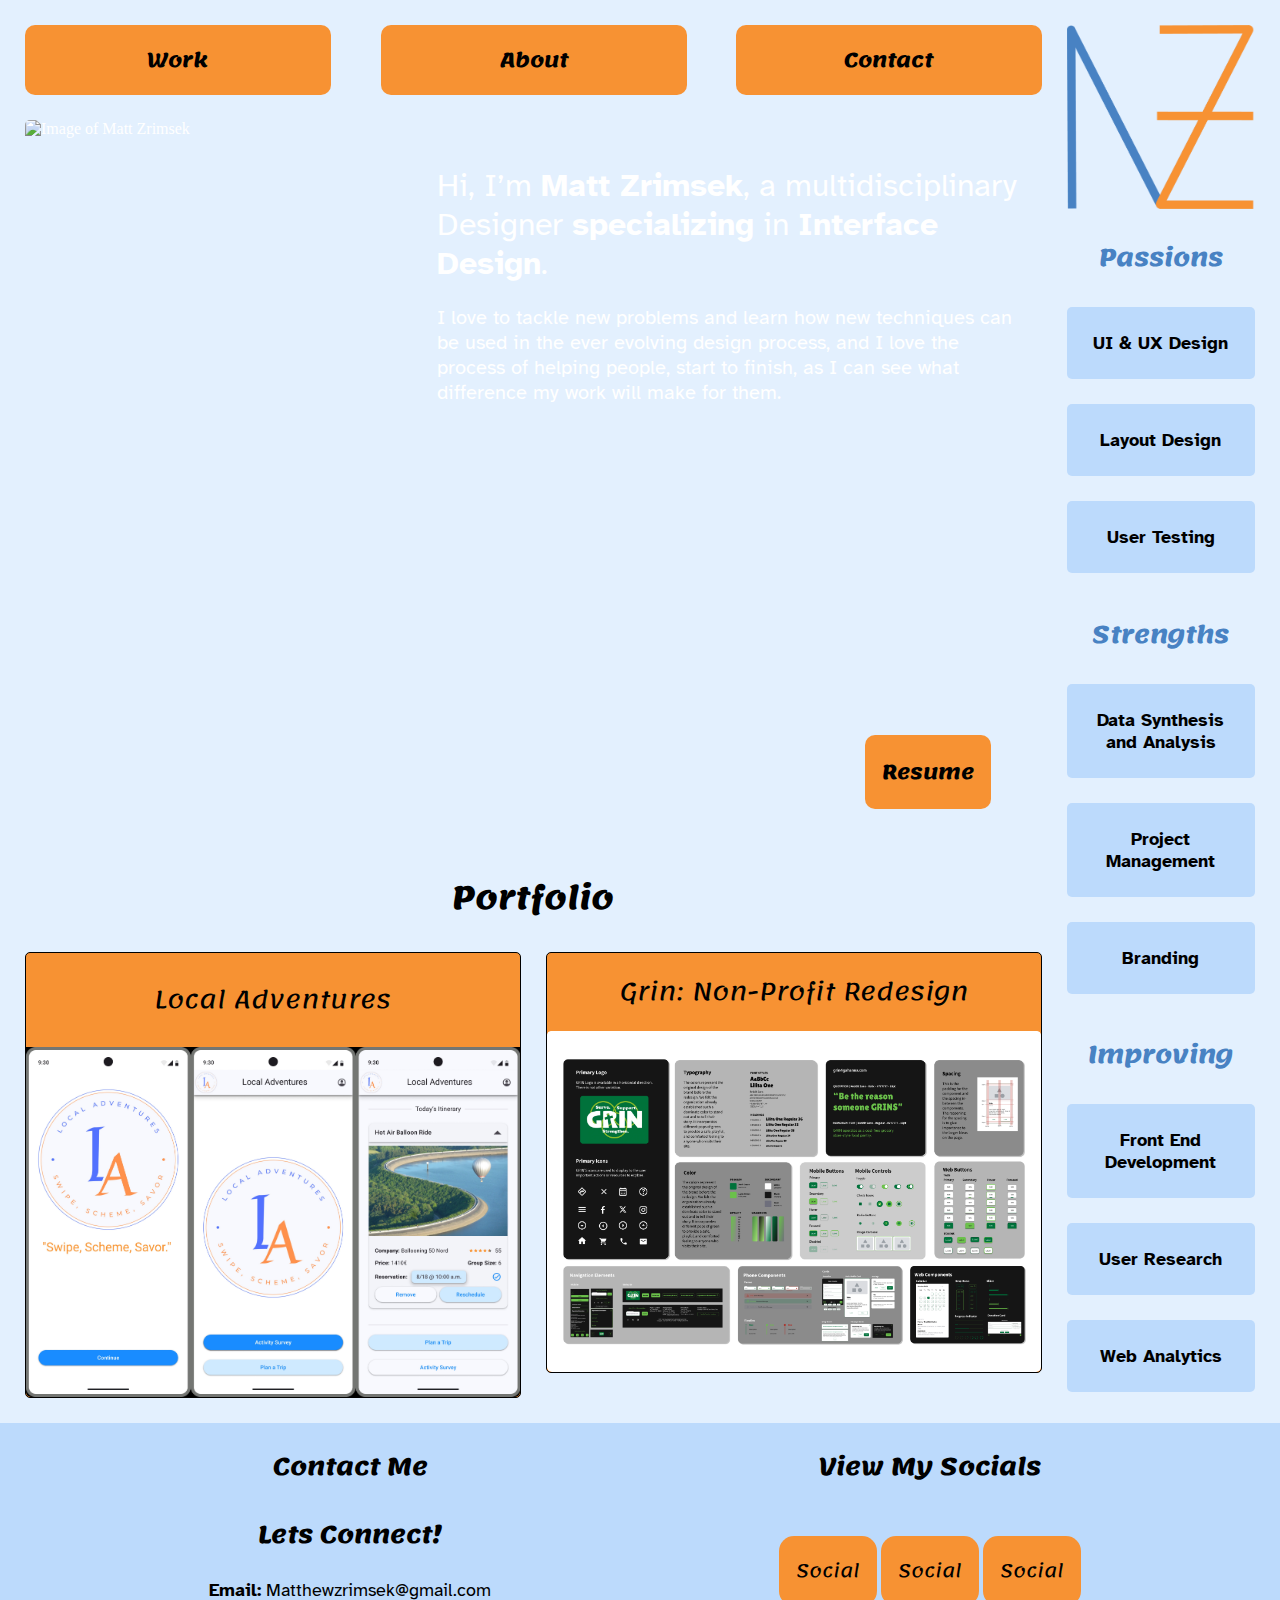
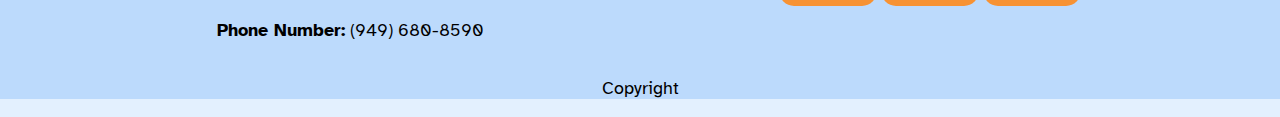
==== index.html @ 471355a9 "Initial commit" ====
<!DOCTYPE html>
<html>
<head> 
  <meta name="viewport" content="width=device-width">
  <link rel="preconnect" href="https://fonts.googleapis.com">
<link rel="preconnect" href="https://fonts.gstatic.com" crossorigin>
<link href="https://fonts.googleapis.com/css2?family=Atkinson+Hyperlegible:ital,wght@0,400;0,700;1,400;1,700&family=Lemonada:wght@300..700&display=swap" rel="stylesheet">
  <link href="css/index.css" type="text/css" rel="stylesheet">
</head>
<body>
  
  <div id="pageContent">
  <!-- My Nav -->
    <div id="mainContent">
      <header>

        <nav>

          <a class="navButton" id="workButton" href="#portfolio">Work</a>

          <a class="navButton" id="aboutButton">About</a>

          <a class="navButton" id="contactButton" href="#footer">Contact</a>

        </nav>

        <!--  My Hero Banner Section -->

        <section id="heroBanner">

          <img id="heroBannerImage1" src="img/portfolio-banner-image.png" alt="Image of Matt Zrimsek">
          <img id="heroBannerImage2" src="img/c2f0ea48-abea-4825-9f33-939d4315d532.jpg" alt="Image of Matt Zrimsek">
          
          <div>

            <h1>Hi, I’m <strong>Matt Zrimsek</strong>, a multidisciplinary Designer <strong>specializing</strong> in <strong>Interface Design</strong>.</h1>
            
            <p>I love to tackle new problems and learn how new techniques can be used in the ever evolving design process, and I love the process of helping people, start to finish, as I can see what difference my work will make for them.</p>

            <button>Resume</button>

          </div>

        </section>

        </header>

      <!--  My Work Section coded using CSS GRID -->

      <section id="portfolio">

        <h1>Portfolio</h1>

        <div class="workGrid">

          <div id="localAdventures" class="workShowcase">

            <h2>Local Adventures</h2>


              <img src="img/Composite Screens.jpg" alt="Image of Local Adventures Screens">

              <p>Project Description</p>  <!-- Display none and Show on hover and make image opaque -->


          </div>

          <a class="noDecoration" href="/grin-casestudy.html"><div id="grin" class="workShowcase">

            <h2>Grin: Non-Profit Redesign</h2>


              <img id="localAdventuresImg" src="img/styleguide.png" alt="Image of Grin Styleguide">

              <p>Project Description</p>  <!-- Display none and Show on hover and make image opaque -->


          </div></a>

        </div>

      </section>
      
    </div>

      <!--  My UX Skills section coded using CSS flex -->

    <section id="sideBar">

      <img src="img/Matt Zrimsek Logo.png" alt="A blue M and orange Z logo">
  
      <div id="socials">
  
        <h2>Lets Connect!</h2>
  
        <p><strong>Email:</strong> Matthewzrimsek@gmail.com</p>
  
        <p><strong>Phone Number:</strong> (949) 680-8590</p>
  
        <div id="socialButtons">
  
          <button>Social</button>
  
          <button>Social</button>
  
          <button>Social</button>
  
      </div>
  
      </div>
      
      <div id="skills">
          
        <div id="passions" class="skillGroup">
          
          <h2 class="skillGroupTitle">Passions</h2>
      
          <p class="skill1">UI & UX Design</p>
      
          <p class="skill2">Layout Design</p>
      
          <p class="skill3">User Testing</p>
      
        </div>

        <div class="spacing">

        </div>
      
        <div id="strengths" class="skillGroup">
          
          <h2 class="skillGroupTitle">Strengths</h2>
      
          <p class="skill1">Data Synthesis and Analysis</p>
      
          <p class="skill2">Project Management</p>
      
          <p class="skill3">Branding</p>
      
        </div>

        <div class="spacing">

        </div>
      
        <div id="improving" class="skillGroup">
          
          <h2 class="skillGroupTitle">Improving</h2>
      
          <p class="skill1">Front End Development</p>
      
          <p class="skill2">User Research</p>
      
          <p class="skill3">Web Analytics</p>
      
        </div>

      </div>
  
    </section>

  </div>


    <!--  My Footer section -->
    
    <footer id="footer">

      <div>

        <h2>Contact Me</h2>

        <h2>Lets Connect!</h2>

        <p><strong>Email:</strong> Matthewzrimsek@gmail.com</p>

        <p><strong>Phone Number:</strong> (949) 680-8590</p>


      </div>

      <div id="socials">

        <h2>View My Socials</h2>

        <button>Social</button>

        <button>Social</button>

        <button>Social</button>

      </div>

      <p>Copyright</p>

    </footer>



  

</body>
<script src="https://ajax.googleapis.com/ajax/libs/jquery/3.7.1/jquery.min.js"></script>
<script src="js/index.js"></script>

</html>
---- css/index.css ----
/* {
    border: red solid 1px;
}
*/

html {
   
    scroll-behavior: smooth;

}

body{
    display: block;
    margin:0;
    margin-top: 25px;
    background-color: #bcdafc69;
    

}

h1 {

    font-size: 32px;
    font-family: "Lemonada", cursive;
    font-optical-sizing: auto;
    font-weight: 700;
    font-style: normal;

}

h2 {

    font-size: 24px;
    color: #4882C3;
    text-align: center;
    font-family: "Lemonada", cursive;
    font-optical-sizing: auto;
    font-weight: 700;
    font-style: normal;

}

p {

    font-family: "Atkinson Hyperlegible", sans-serif;
    font-weight: 400;
    font-style: normal;
    color: black;
    font-size: 18px;


}



button, .navButton{

    border-radius: 10px;
    border-color: transparent;
    background-color: #F79233;
    padding: 15px;
    font-size: 20px;
    font-family: "Lemonada", cursive;
    font-optical-sizing: auto;
    font-weight: 700;
    font-style: normal;
    cursor: pointer;

}



#pageContent {

    display: flex;
    flex-direction: row;
    margin-left: 25px;

}

.noDecoration {

    text-decoration: none;

}

/* Nav Section */

nav {
    display: flex;
    vertical-align: top;
    margin-left: auto;
    text-align: center;
    flex-wrap: nowrap;
    justify-content: space-between;
    margin-bottom: 25px;
}

.navButton {
    width: 33%;
    text-decoration: none;
    color: black;
}

#workButton {

    margin-right: 50px;

}

#contactButton {

    margin-left: 50px;

}

nav a {

    contain: content;

}


/* Sidebar / Skill Section */

#sideBar {
    display: flex;
    width: 15%;
    margin-left: 25px;
    margin-right: 25px;
    flex-direction: column;
    grid-area: sideBar;
}


#sideBar #socials, .skillGroup, #sideBar img {

    display: flex;    
    flex-direction: column;

}

#socialButtons {

    text-align: center;

}

#socials button {

    padding:15px;
    border-radius: 15px;
    margin-top: 25px;
    font-weight: 400;
    color: black;
    font-size: 18px;

}

#socials p {

    margin:0 auto;
    text-align: left;

}

#skills{

    display: flex;
    flex-direction: column;

}

.spacing {

    display:none;

}

.skillGroup {

    display: flex;
    flex-direction: column;

}

.skillGroup h2 {

    text-align: center;
    margin-top: 25px;
    margin-bottom: 12.5px;

}

.skillGroup p {

    padding: 25px;
    margin-left:0;
    margin-right: 0;
    margin-top: 12.5px;
    margin-bottom: 12.5px;
    background-color: #bcdafc;
    border-radius: 5px;
    text-align: center;
    font-weight: 700;
    

}

/* Body Section */

#heroBanner {
    display: flex;    
    height: 75vh;
    padding: 25px;
    position: relative;
    color: white;
}

#heroBanner div {
    display: flex;
    flex-direction: column;
    color: white;
}

#heroBanner img {
    width: 100%;
    height: 100%;
    object-fit: cover;
    position: absolute;
    top:0;
    left:0;
    z-index: -1;
    text-align: left;
    border-radius: 5px;
}

#heroBannerImage2 {

    display: none;
}

#heroBanner h1 {
    width: 60%;
    text-align: left;
    margin-left: auto;
    font-family: "Atkinson Hyperlegible", sans-serif;
    font-weight: 400;
    font-style: normal

}

#heroBanner p {
    width: 60%;
    text-align: left;
    margin-left: auto;
    margin-top: 0;
    color: white;
    font-size: 20px;

}

#heroBanner button{
    position: absolute;
    bottom: 5%;
    right: 5%;
}

#portfolio h1{

    text-align: center;
    
}

#grin{

    grid-area: grin;

}

#localAdventures{

    grid-area: localAdventures;

}

.workGrid {

    display: grid;
    grid-template-columns: 1fr 1fr;
    grid-template-rows: 1fr;
    grid-template-areas:
    "localAdventures grin"
    "localAdventures grin";
    grid-gap: 25px;
    margin-bottom: 25px;

}

.workShowcase {
    display: grid;
    grid-template-columns: 1fr;
    grid-auto-rows: 1fr min-content;
    grid-template-areas: 
    "title"
    "img";
    border-radius: 5px;
    background-color: #F79233;
    position: relative;
    border: 1px solid black;

}

.workShowcase h2 {

    text-align: center;
    padding: 15px;
    margin-top: auto;
    margin-bottom: auto;
    font-weight: 400;
    color: black;
    grid-area: title;
    vertical-align: middle;

}

.workShowcase img {
    
    width: 100%;
    position: relative;
    object-fit: contain;
    z-index: 0;
    border-radius: 0px 0px 5px 5px;
    grid-area: img;

}

.workShowcase p {

    display: none;
    transition: .3s;

}



/* Footer Section */

footer {
    width: 100%;
    background-color: #bcdafc;
    text-align: center;
    color: black;
    grid-area: Footer;
}

footer div {
    display: inline-block;
    width: 45%;
    text-align: center;
    vertical-align: top;

}

footer h2  {
    color: black;
}

footer p  {
    text-align: center;
}

/* Media Queries */

@media only screen and (max-width: 1500px) {

    #sideBar #socials {

        display:none;
     }

}

@media only screen and (max-width: 1000px) {

    #heroBannerImage1 {

        display: none;
    }

    #heroBannerImage2 {

        display: block;
    }

    #heroBanner {

        height: 80vh;

    }

    #heroBanner h1 {
        width: 40%;
        text-align: left;
        margin-left: auto;
    }
    
    #heroBanner p {
        width: 35%;
        text-align: left;
        margin-left: auto;
        
    }

    #sideBar {

        margin-right: 25;
        
    }


}

@media only screen and (max-width: 900px) {

    #sideBar {
        flex-direction: row;
        width: 100%;
        margin:0;
        flex-wrap: nowrap;
        justify-content: space-between;

    }

    #sideBar img, #sideBar #socials {

       display:none;
    }

    #skills {

        width: 100%;
        flex-direction: row;

    }

    .skillGroup {

        width: 100%;

    }

    .spacing {

        display: block;
        width:25px;
        
    }

    #pageContent {

        flex-direction: column;
        margin:0;
    
    }

}

@media only screen and (max-width: 600px) {

    #heroBanner {

        padding: 10px;

    }

    #heroBanner h1 {
        width: 100%;
        text-align: left;
        margin-left: 15px;
    }
    
    #heroBanner p {
        width: 40%;
        text-align: left;
        margin-left: auto;

    }

    .workGrid {
        display: grid;
        grid-template-rows: 1fr 1fr;
        grid-template-columns: 1fr;
        grid-template-areas:
        "localAdventures"
        "grin";
    
    }

  }

  /* Animation States */




  .buttonHover {

    background-color: #4882C3;
    color:black;
    filter: drop-shadow(0px 5px 5px rgba(0, 0, 0, 0.50));
    transition: .3s;

}

.navButton:active, button:active {

    background-color: #AD5B0E !important;
    color:white !important;
    box-shadow: inset 0px 5px 5px rgba(0, 0, 0, 0.50);
    transition: .3s;

}
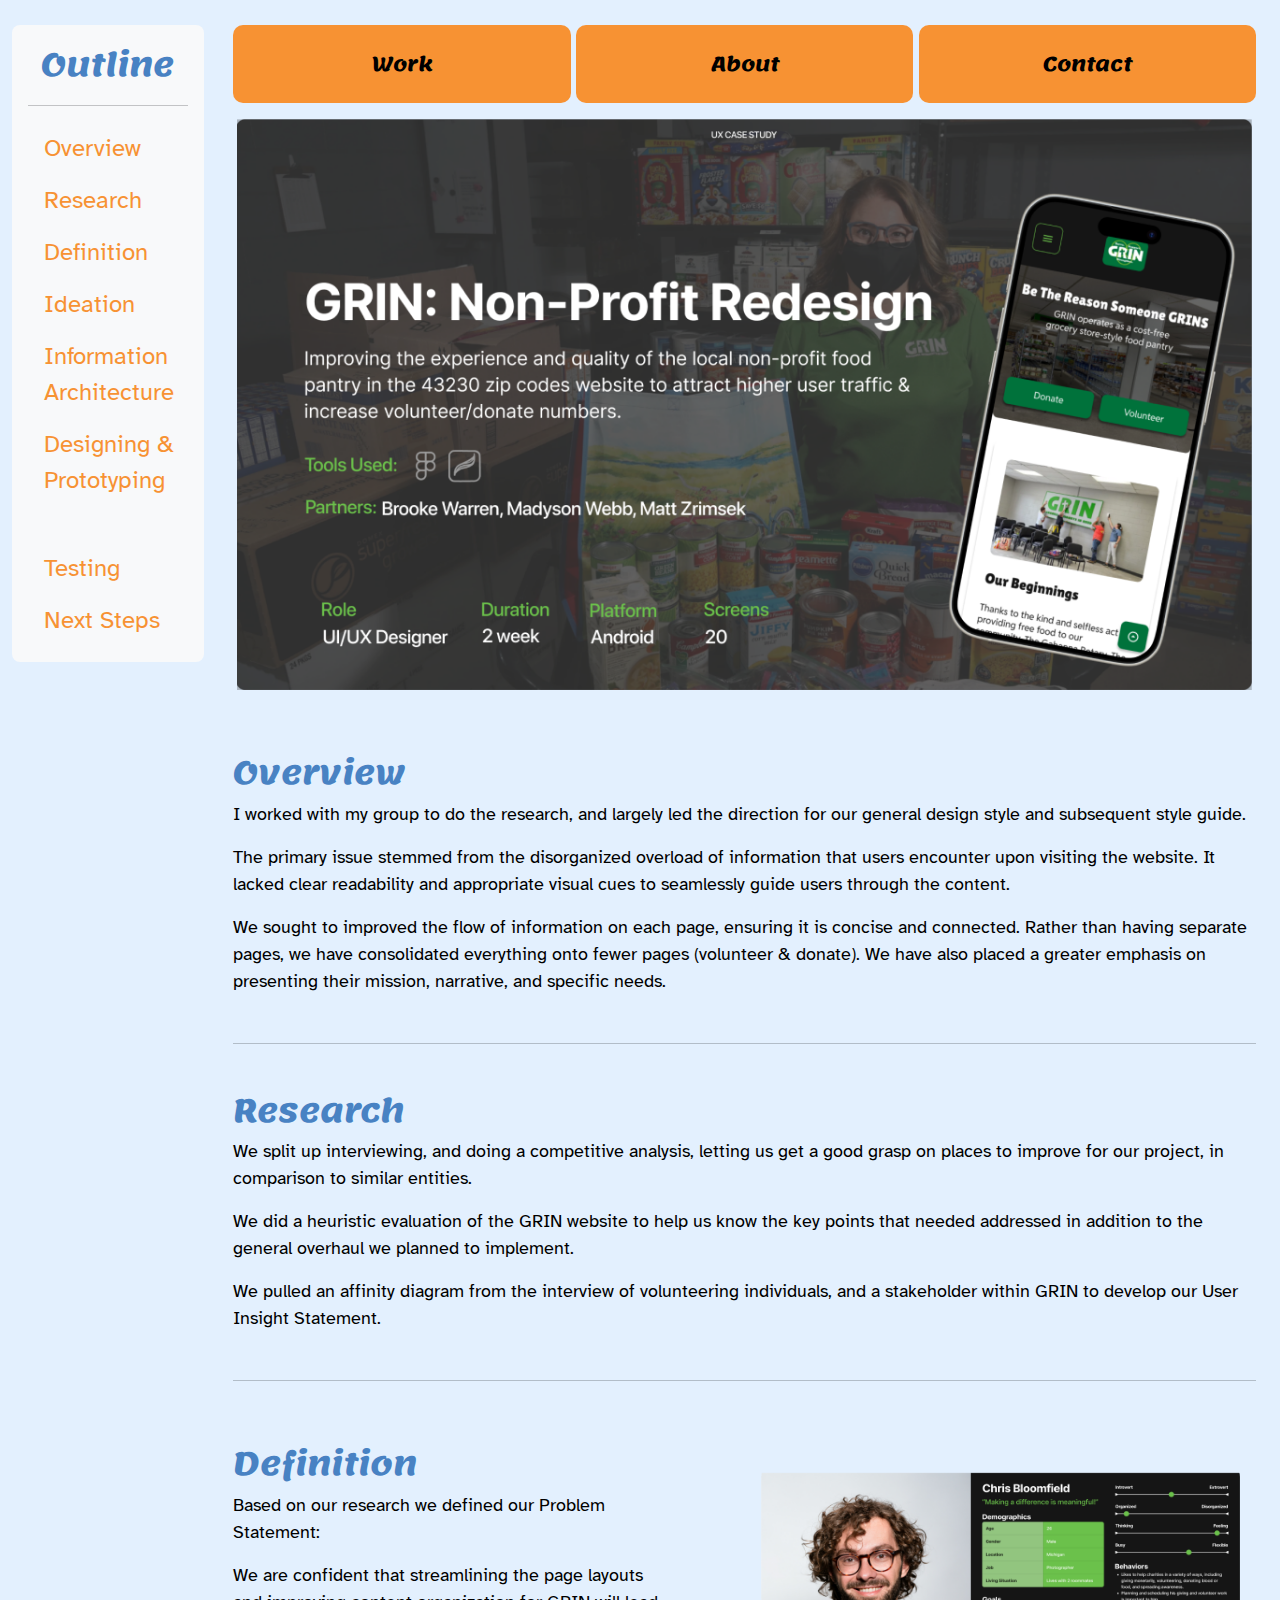
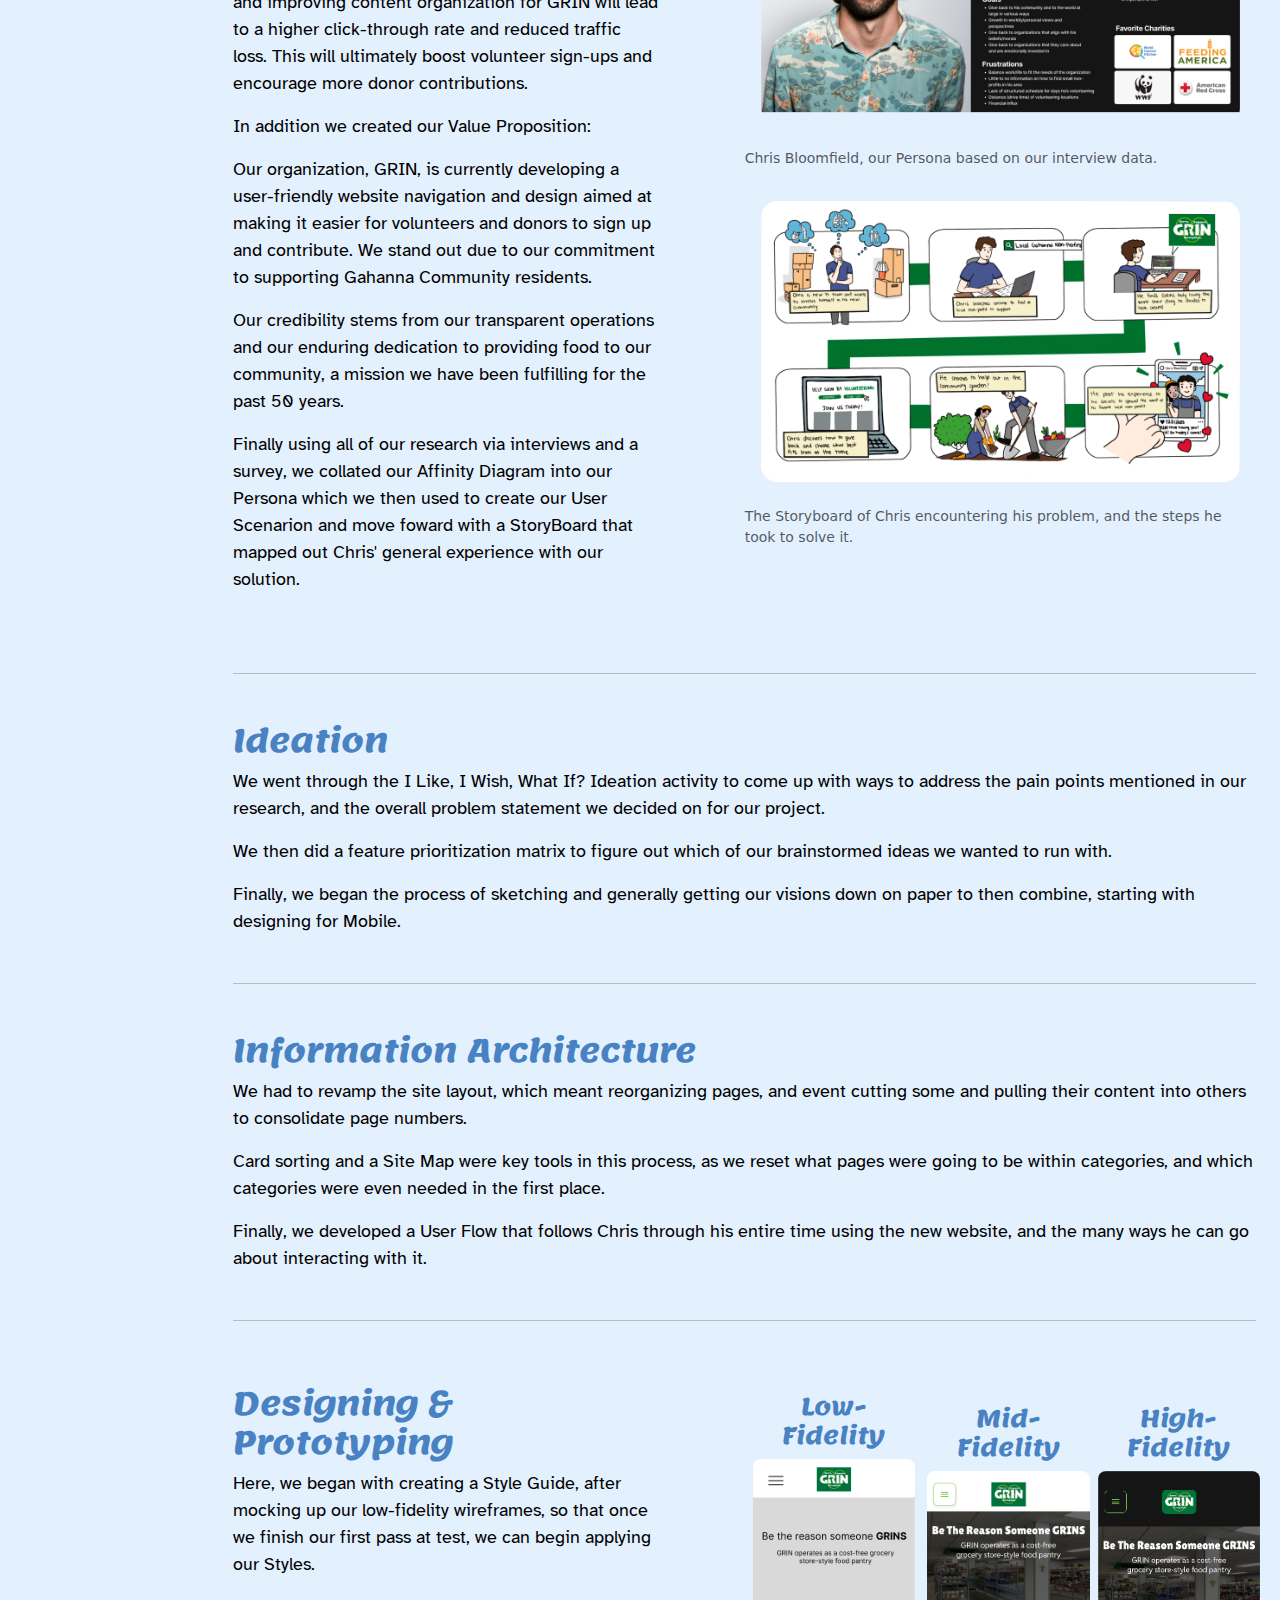
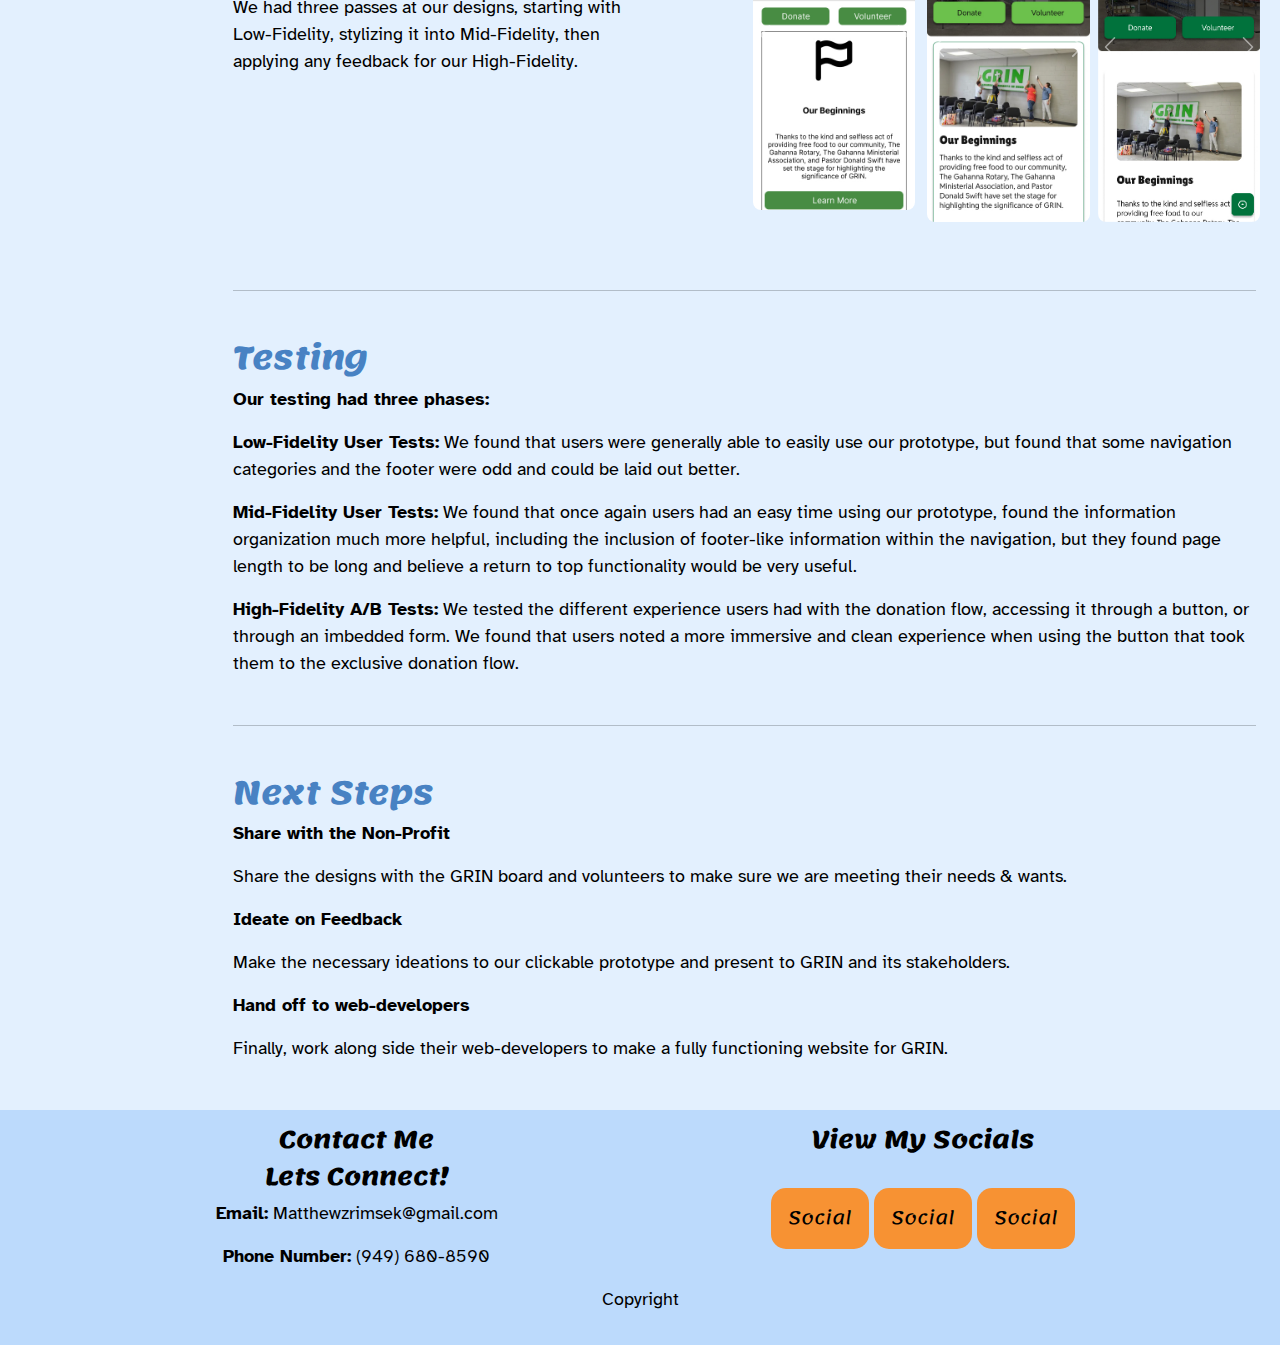
==== commit 34f66527: "Renamed HTML File" ====
--- a/index.html
+++ b/index.html
@@ -1,206 +1,493 @@
 <!DOCTYPE html>
 <html>
-<head> 
-  <meta name="viewport" content="width=device-width">
-  <link rel="preconnect" href="https://fonts.googleapis.com">
-<link rel="preconnect" href="https://fonts.gstatic.com" crossorigin>
-<link href="https://fonts.googleapis.com/css2?family=Atkinson+Hyperlegible:ital,wght@0,400;0,700;1,400;1,700&family=Lemonada:wght@300..700&display=swap" rel="stylesheet">
-  <link href="css/index.css" type="text/css" rel="stylesheet">
-</head>
-<body>
-  
-  <div id="pageContent">
-  <!-- My Nav -->
-    <div id="mainContent">
-      <header>
-
-        <nav>
-
-          <a class="navButton" id="workButton" href="#portfolio">Work</a>
-
-          <a class="navButton" id="aboutButton">About</a>
-
-          <a class="navButton" id="contactButton" href="#footer">Contact</a>
-
-        </nav>
-
-        <!--  My Hero Banner Section -->
-
-        <section id="heroBanner">
-
-          <img id="heroBannerImage1" src="img/portfolio-banner-image.png" alt="Image of Matt Zrimsek">
-          <img id="heroBannerImage2" src="img/c2f0ea48-abea-4825-9f33-939d4315d532.jpg" alt="Image of Matt Zrimsek">
+    <head> 
+
+        <!-- Google tag (gtag.js) -->
+    <script async src="https://www.googletagmanager.com/gtag/js?id=G-VE3JQGKB3Z"></script>
+    <script>
+      window.dataLayer = window.dataLayer || [];
+      function gtag(){dataLayer.push(arguments);}
+      gtag('js', new Date());
+    
+      gtag('config', 'G-VE3JQGKB3Z');
+    </script>
+    
+        <meta charset="utf-8">
+    
+        <meta name="viewport" content="width=device-width">
+    
+        <link rel="preconnect" href="https://fonts.googleapis.com">
+    
+        <link rel="preconnect" href="https://fonts.gstatic.com" crossorigin>
+    
+        <!-- BootStrap -->
+    
+        <link href="https://cdn.jsdelivr.net/npm/bootstrap@5.3.3/dist/css/bootstrap.min.css" rel="stylesheet" integrity="sha384-QWTKZyjpPEjISv5WaRU9OFeRpok6YctnYmDr5pNlyT2bRjXh0JMhjY6hW+ALEwIH" crossorigin="anonymous">
+    
+        <link href="https://fonts.googleapis.com/css2?family=Atkinson+Hyperlegible:ital,wght@0,400;0,700;1,400;1,700&family=Lemonada:wght@300..700&display=swap" rel="stylesheet">
+    
+        <!-- Style Sheet -->
           
-          <div>
-
-            <h1>Hi, I’m <strong>Matt Zrimsek</strong>, a multidisciplinary Designer <strong>specializing</strong> in <strong>Interface Design</strong>.</h1>
-            
-            <p>I love to tackle new problems and learn how new techniques can be used in the ever evolving design process, and I love the process of helping people, start to finish, as I can see what difference my work will make for them.</p>
-
-            <button>Resume</button>
-
-          </div>
-
-        </section>
-
-        </header>
-
-      <!--  My Work Section coded using CSS GRID -->
-
-      <section id="portfolio">
-
-        <h1>Portfolio</h1>
-
-        <div class="workGrid">
-
-          <div id="localAdventures" class="workShowcase">
-
-            <h2>Local Adventures</h2>
-
-
-              <img src="img/Composite Screens.jpg" alt="Image of Local Adventures Screens">
-
-              <p>Project Description</p>  <!-- Display none and Show on hover and make image opaque -->
-
-
-          </div>
-
-          <a class="noDecoration" href="/grin-casestudy.html"><div id="grin" class="workShowcase">
-
-            <h2>Grin: Non-Profit Redesign</h2>
-
-
-              <img id="localAdventuresImg" src="img/styleguide.png" alt="Image of Grin Styleguide">
-
-              <p>Project Description</p>  <!-- Display none and Show on hover and make image opaque -->
-
-
-          </div></a>
-
+        <link href="css/grin-casestudy.css" type="text/css" rel="stylesheet">
+        
+      </head>
+      <body>
+
+        <div class="container-fluid d-inline-flex justify-content-end"> <!-- Contains the Collumns for the Sidebar that contains in page navigation, and Main Content that includes the nav, herobanner, and the case study information. -->
+    
+          <!-- In Page Navigation - Used Nav heavily customized Component -->
+
+            <div id="sideBar" class="col-12 col-lg-2 d-none d-lg-block fixed-top">
+                
+                <div class="col-lg-2 d-flex flex-column flex-shrink-0 p-3 bg-light text-start rounded-3" >
+                    <a href="" class="d-flex align-items-center mb-3 mb-md-0 link-dark text-decoration-none">
+                      <span class="text-center w-100">Outline</span>
+                    </a>
+                    <hr>
+                    <ul class="nav nav-pills flex-column mb-auto">
+                      <li>
+                        <a href="#overview" class="nav-link link-dark">
+                          Overview
+                        </a>
+                      </li>
+                      <li>
+                        <a href="#research" class="nav-link link-dark">
+                          Research
+                        </a>
+                      </li>
+                      <li>
+                        <a href="#definition" class="nav-link link-dark">
+                          Definition
+                        </a>
+                      </li>
+                      <li>
+                        <a href="#ideation" class="nav-link link-dark">
+                          Ideation
+                        </a>
+                      </li>
+                      <li>
+                        <a href="#informationArchitecture" class="nav-link link-dark">
+                          Information Architecture
+                        </a>
+                      </li>
+                      <li>
+                        <a href="#designingPrototyping" class="nav-link link-dark">
+                          Designing & Prototyping
+                        </a>
+                      </li>
+                      <li>
+                        <a href="#testing" class="nav-link link-dark">
+                          Testing
+                        </a>
+                      </li>
+                      <li>
+                        <a href="#nextSteps" class="nav-link link-dark">
+                          Next Steps
+                        </a>
+                      </li>
+                    </ul>
+                  </div>
+
+            </div>
+
+            <div id="mainBody" class="col-12 col-lg-10">
+
+              <!-- Navigation - Used Nav customized Component -->
+        
+                <nav class="navbar navbar-expand-lg navbar-light py-0">
+                <div class="container-fluid">
+                    <a class="navbar-brand d-block d-sm-block d-md-block d-lg-none" href="#">
+                    <img src="/img/Matt Zrimsek Logo.png" alt="" width="30" height="24">
+                    </a>            
+                    <button class="navbar-toggler" type="button" data-bs-toggle="collapse" data-bs-target="#navbarSupportedContent" aria-controls="navbarSupportedContent" aria-expanded="false" aria-label="Toggle navigation">
+                    <span class="navbar-toggler-icon"></span>
+                    </button>
+                    <div class="collapse navbar-collapse" id="navbarSupportedContent">
+                    <ul class="navbar-nav mb-2 mb-lg-0">
+                        <li class="nav-item">
+                        <a class="nav-link navButton p-4" href="https://zrimyz.github.io/Challenge-19/">Work</a>
+                        </li>
+                        <li class="nav-item">
+                        <a class="nav-link navButton p-4" href="#">About</a>
+                        </li>
+                        <li class="nav-item">
+                        <a class="nav-link navButton p-4" href="#">Contact</a>
+                        </li>
+                    </ul>
+                    </div>
+                </div>
+                </nav>
+        
+                <div id="heroBanner" class="container-fluid p-3 d-inline-flex">
+                    <img class="img-fluid w-100" src="/img/Grin-Casestudy-Cover.png" alt="">
+                </div>
+
+                <div class="container-fluid">
+
+                  <!-- Overview Section - Used Columns -->
+
+                    <section id="overview" class="my-5">
+
+                        <h1>Overview</h1>
+    
+                        <p>
+                            I worked with my group to do the research, and largely led the direction for our general design style and subsequent style guide.
+                        </p>
+            
+                        <p>
+                            The primary issue stemmed from the disorganized overload of information that users encounter upon visiting the website. It lacked clear readability and appropriate visual cues to seamlessly guide users through the content.
+                        </p>
+            
+                        <p>
+                            We sought to improved the flow of information on each page, ensuring it is concise and connected. Rather than having separate pages, we have consolidated everything onto fewer pages (volunteer & donate). We have also placed a greater emphasis on presenting their mission, narrative, and specific needs.
+                        </p>
+            
+            
+                    </section>
+    
+                    <hr>
+
+                    <!-- Ideation Section - Used Section Element -->
+            
+                    <section id="research" class="my-5">
+            
+                        <h1>Research</h1>
+    
+                        <p>
+                            We split up interviewing, and doing a competitive analysis, letting us get a good grasp on places to improve for our project, in comparison to similar entities.
+                        </p>
+            
+                        <p>
+                            We did a heuristic evaluation of the GRIN website to help us know the key points that needed addressed in addition to the general overhaul we planned to implement.
+                        </p>
+            
+                        <p>
+                            We pulled an affinity diagram from the interview of volunteering individuals, and a stakeholder within GRIN to develop our User Insight Statement.
+                        </p>
+            
+                    </section>
+    
+                    <hr>
+
+                    <!-- Ideation Section - Used Columns -->
+            
+                    <section id="definition" class="my-5 d-block d-xl-inline-flex">
+
+                      <div class="col-12 col-xl-5">
+            
+                        <h1>Definition</h1>
+    
+                        <p>
+                            Based on our research we defined our Problem Statement:
+                        </p>
+                            
+                        <p>
+                            We are confident that streamlining the page layouts and improving content organization for GRIN will lead to a higher click-through rate and reduced traffic loss. This will ultimately boost volunteer sign-ups and encourage more donor contributions.
+                        </p>
+            
+                        <p>
+                            In addition we created our Value Proposition:</p> 
+                        <p>
+                            Our organization, GRIN, is currently developing a user-friendly website navigation and design aimed at making it easier for volunteers and donors to sign up and contribute. We stand out due to our commitment to supporting Gahanna Community residents.
+                        </p>
+                            
+                        <p>
+                            Our credibility stems from our transparent operations and our enduring dedication to providing food to our community, a mission we have been fulfilling for the past 50 years.
+                        </p>
+            
+                        <p>
+                            Finally using all of our research via interviews and a survey, we collated our Affinity Diagram into our Persona which we then used to create our User Scenarion and move foward with a StoryBoard that mapped out Chris' general experience with our solution.
+                        </p>
+
+                      </div>
+
+                      <div class="col-0 col-xl-1"></div>
+
+                        <div class=" col-12 col-xl-6">
+
+                            <figure>
+
+                                <img src="/img/Grin-Persona.png" class="figure-img rounded-5 img-fluid p-3">
+                                <figcaption class="figure-caption">Chris Bloomfield, our Persona based on our interview data.</figcaption>
+    
+                            </figure>
+                            <figure>
+    
+                                <img src="/img/Grin-Storyboard.png" class="figure-img rounded-5 img-fluid p-3">
+                                <figcaption class="figure-caption">The Storyboard of Chris encountering his problem, and the steps he took to solve it.</figcaption>
+    
+                            </figure> 
+
+                        </div>
+                        
+            
+                    </section>
+    
+                    <hr>
+
+                    <!-- Ideation Section - Used Section Element -->
+            
+                    <section id="ideation" class="my-5">
+            
+                        <h1>Ideation</h1>
+    
+                        <p>
+                            We went through the I Like, I Wish, What If? Ideation activity to come up with ways to address the pain points mentioned in our research, and the overall problem statement we decided on for our project.
+                        </p>
+            
+                        <p>
+                            We then did a feature prioritization matrix to figure out which of our brainstormed ideas we wanted to run with.
+                        </p>
+            
+                        <p>
+                            Finally, we began the process of sketching and generally getting our visions down on paper to then combine, starting with designing for Mobile.
+                        </p>
+            
+                    </section>
+            
+                    <hr>
+
+                    <!-- Information Architecture Section - Used Section Element -->
+    
+                    <section id="informationArchitecture" class="my-5">
+            
+                        <h1>Information Architecture</h1>
+    
+                        <p>
+                            We had to revamp the site layout, which meant reorganizing pages, and event cutting some and pulling their content into others to consolidate page numbers.
+                        </p>
+            
+                        <p>
+                            Card sorting and a Site Map were key tools in this process, as we reset what pages were going to be within categories, and which categories were even needed in the first place.
+                        </p>
+            
+                        <p>
+                            Finally, we developed a User Flow that follows Chris through his entire time using the new website, and the many ways he can go about interacting with it.
+                        </p>
+            
+                    </section>
+            
+                    <hr>
+
+                    <!-- Iteration / Design Section - Used Columns and Carousel Component -->
+    
+                    <section id="designingPrototyping" class="my-5 d-block d-lg-inline-flex">
+
+                      <div class="col-12 col-lg-5">
+
+                        <h1>Designing & Prototyping</h1>
+    
+                        <p>
+                            Here, we began with creating a Style Guide, after mocking up our low-fidelity wireframes, so that once we finish our first pass at test, we can begin applying our Styles.
+                        </p>
+            
+                        <p>
+                            We had three passes at our designs, starting with Low-Fidelity, stylizing it into Mid-Fidelity, then applying any feedback for our High-Fidelity.
+                        </p>
+
+                      </div>  
+                      
+                      <div class="col-0 col-lg-1"></div>
+
+                      <div class="col-12 col-lg-6 d-block d-sm-inline-flex ">
+
+                        <div class="carouselWrapper col-10 col-sm-4 p-1 mx-auto mt-3 m-sm-1">
+                          
+                          <h2>Low-Fidelity</h2>
+
+                          <div id="carousel1" class="carousel slide ">
+                            
+                            <div class="carousel-inner rounded-3">
+                              <div class="carousel-item active">
+                                <img src="/img/Lofi-Homepage.jpg" class="d-block w-100" alt="...">
+                              </div>
+                              <div class="carousel-item">
+                                <img src="/img/Lofi-Donatepage.jpg" class="d-block w-100" alt="...">
+                              </div>
+                              <div class="carousel-item">
+                                <img src="/img/Lofi-Volunteer.jpg" class="d-block w-100" alt="...">
+                              </div>
+                            </div>
+                            <button class="carousel-control-prev" type="button" data-bs-target="#carousel1" data-bs-slide="prev">
+                              <span class="carousel-control-prev-icon" aria-hidden="true"></span>
+                              <span class="visually-hidden">Previous</span>
+                            </button>
+                            <button class="carousel-control-next" type="button" data-bs-target="#carousel1" data-bs-slide="next">
+                              <span class="carousel-control-next-icon" aria-hidden="true"></span>
+                              <span class="visually-hidden">Next</span>
+                            </button>
+                          </div>
+                        </div>
+
+                        <div class="carouselWrapper col-10 col-sm-4 p-1 mx-auto mt-3 mx-sm-none">
+
+                          <h2>Mid-Fidelity</h2>
+
+                          <div id="carousel2" class="carousel slide">
+                            
+                            <div class="carousel-inner rounded-3">
+                              <div class="carousel-item active">
+                                <img src="/img/MiFi-Home Page.jpg" class="d-block w-100" alt="...">
+                              </div>
+                              <div class="carousel-item">
+                                <img src="/img/Mifi-Menuv2.jpg" class="d-block w-100" alt="...">
+                              </div>
+                              <div class="carousel-item">
+                                <img src="/img/Mifi-Donate Page.jpg" class="d-block w-100" alt="...">
+                              </div>
+                              <div class="carousel-item">
+                                <img src="/img/Mifi-Volunteer Main Page.jpg" class="d-block w-100" alt="...">
+                              </div>
+                            </div>
+                            <button class="carousel-control-prev" type="button" data-bs-target="#carousel2" data-bs-slide="prev">
+                              <span class="carousel-control-prev-icon" aria-hidden="true"></span>
+                              <span class="visually-hidden">Previous</span>
+                            </button>
+                            <button class="carousel-control-next" type="button" data-bs-target="#carousel2" data-bs-slide="next">
+                              <span class="carousel-control-next-icon" aria-hidden="true"></span>
+                              <span class="visually-hidden">Next</span>
+                            </button>
+                          </div>
+                        </div>
+
+                        <div class="carouselWrapper col-10 col-sm-4 p-1 mx-auto mt-3">
+
+                          <h2>High-Fidelity</h2>
+
+                          <div id="carousel3" class="carousel slide">
+                            
+                            <div class="carousel-inner rounded-3">
+                              <div class="carousel-item active">
+                                <img src="/img/Home Page.jpg" class="d-block w-100" alt="...">
+                              </div>
+                              <div class="carousel-item">
+                                <img src="/img/Nav Main.jpg" class="d-block w-100" alt="...">
+                              </div>
+                              <div class="carousel-item">
+                                <img src="/img/Donate Page.jpg" class="d-block w-100" alt="...">
+                              </div>
+                              <div class="carousel-item">
+                                <img src="/img/Donation.jpg" class="d-block w-100" alt="...">
+                              </div>
+                              <div class="carousel-item">
+                                <img src="/img/Volunteer Main Page.jpg" class="d-block w-100" alt="...">
+                              </div>
+                            </div>
+                            <button class="carousel-control-prev" type="button" data-bs-target="#carousel3" data-bs-slide="prev">
+                              <span class="carousel-control-prev-icon" aria-hidden="true"></span>
+                              <span class="visually-hidden">Previous</span>
+                            </button>
+                            <button class="carousel-control-next" type="button" data-bs-target="#carousel3" data-bs-slide="next">
+                              <span class="carousel-control-next-icon" aria-hidden="true"></span>
+                              <span class="visually-hidden">Next</span>
+                            </button>
+                          </div>
+                        </div>
+                      </div>
+            
+                    </section>
+            
+                    <hr>
+
+                    <!-- Testing - Used Section Element -->
+    
+                    <section id="testing" class="my-5">
+            
+                        <h1>Testing</h1>
+
+                        <p><strong>Our testing had three phases:</strong></p>
+    
+                        <p>
+                           <strong>Low-Fidelity User Tests:</strong> We found that users were generally able to easily use our prototype, but found that some navigation categories and the footer were odd and could be laid out better.
+                        </p>
+            
+                        <p>
+                            <strong>Mid-Fidelity User Tests:</strong> We found that once again users had an easy time using our prototype, found the information organization much more helpful, including the inclusion of footer-like information within the navigation, but they found page length to be long and believe a return to top functionality would be very useful.
+                        </p>
+            
+                        <p>
+                            <strong>High-Fidelity A/B Tests:</strong> We tested the different experience users had with the donation flow, accessing it through a button, or through an imbedded form. We found that users noted a more immersive and clean experience when using the button that took them to the exclusive donation flow.
+                        </p>
+            
+                    </section>
+            
+                    <hr>
+
+                    <!-- Next Steps - Used Section Element -->
+    
+                    <section id="nextSteps" class="my-5">
+            
+                        <h1>Next Steps</h1>
+
+                        <p><strong>Share with the Non-Profit</strong></p>
+    
+                        <p>
+                            Share the designs with the GRIN board and volunteers to make sure we are meeting their needs & wants.
+                        </p>
+            
+                        <p><strong>Ideate on Feedback</strong></p>
+
+                        <p>
+                            Make the necessary ideations to our clickable prototype and present to GRIN and its stakeholders.
+                        </p>
+
+                        <p><strong>Hand off to web-developers</strong></p>
+            
+                        <p>
+                            Finally, work along side their web-developers to make a fully functioning website for GRIN.
+                        </p>
+            
+                    </section>
+
+                </div>
+
+                
+        
+            </div>
+    
         </div>
 
-      </section>
-      
-    </div>
-
-      <!--  My UX Skills section coded using CSS flex -->
-
-    <section id="sideBar">
-
-      <img src="img/Matt Zrimsek Logo.png" alt="A blue M and orange Z logo">
-  
-      <div id="socials">
-  
-        <h2>Lets Connect!</h2>
-  
-        <p><strong>Email:</strong> Matthewzrimsek@gmail.com</p>
-  
-        <p><strong>Phone Number:</strong> (949) 680-8590</p>
-  
-        <div id="socialButtons">
-  
-          <button>Social</button>
-  
-          <button>Social</button>
-  
-          <button>Social</button>
-  
-      </div>
-  
-      </div>
-      
-      <div id="skills">
-          
-        <div id="passions" class="skillGroup">
-          
-          <h2 class="skillGroupTitle">Passions</h2>
-      
-          <p class="skill1">UI & UX Design</p>
-      
-          <p class="skill2">Layout Design</p>
-      
-          <p class="skill3">User Testing</p>
-      
-        </div>
-
-        <div class="spacing">
-
-        </div>
-      
-        <div id="strengths" class="skillGroup">
-          
-          <h2 class="skillGroupTitle">Strengths</h2>
-      
-          <p class="skill1">Data Synthesis and Analysis</p>
-      
-          <p class="skill2">Project Management</p>
-      
-          <p class="skill3">Branding</p>
-      
-        </div>
-
-        <div class="spacing">
-
-        </div>
-      
-        <div id="improving" class="skillGroup">
-          
-          <h2 class="skillGroupTitle">Improving</h2>
-      
-          <p class="skill1">Front End Development</p>
-      
-          <p class="skill2">User Research</p>
-      
-          <p class="skill3">Web Analytics</p>
-      
-        </div>
-
-      </div>
-  
-    </section>
-
-  </div>
-
-
-    <!--  My Footer section -->
-    
-    <footer id="footer">
-
-      <div>
-
-        <h2>Contact Me</h2>
-
-        <h2>Lets Connect!</h2>
-
-        <p><strong>Email:</strong> Matthewzrimsek@gmail.com</p>
-
-        <p><strong>Phone Number:</strong> (949) 680-8590</p>
-
-
-      </div>
-
-      <div id="socials">
-
-        <h2>View My Socials</h2>
-
-        <button>Social</button>
-
-        <button>Social</button>
-
-        <button>Social</button>
-
-      </div>
-
-      <p>Copyright</p>
-
-    </footer>
-
-
-
-  
-
-</body>
-<script src="https://ajax.googleapis.com/ajax/libs/jquery/3.7.1/jquery.min.js"></script>
-<script src="js/index.js"></script>
+        <!-- Footer -->
+    
+        <footer id="footer" class="p-3">
+
+            <div>
+      
+              <h2>Contact Me</h2>
+      
+              <h2>Lets Connect!</h2>
+      
+              <p><strong>Email:</strong> Matthewzrimsek@gmail.com</p>
+      
+              <p><strong>Phone Number:</strong> (949) 680-8590</p>
+      
+      
+            </div>
+      
+            <div id="socials">
+      
+              <h2>View My Socials</h2>
+      
+              <button>Social</button>
+      
+              <button>Social</button>
+      
+              <button>Social</button>
+      
+            </div>
+      
+            <p>Copyright</p>
+      
+          </footer>
+    
+        
+    
+        <!-- BootStrap and JavaScript -->
+    
+        <script src="https://cdn.jsdelivr.net/npm/bootstrap@5.3.3/dist/js/bootstrap.bundle.min.js" integrity="sha384-YvpcrYf0tY3lHB60NNkmXc5s9fDVZLESaAA55NDzOxhy9GkcIdslK1eN7N6jIeHz" crossorigin="anonymous"></script>
+        <script src="https://ajax.googleapis.com/ajax/libs/jquery/3.7.1/jquery.min.js"></script>
+        <script src="js/index.js"></script>
+    
+      </body>
 
 </html>
--- a/css/grin-casestudy.css
+++ b/css/grin-casestudy.css
@@ -0,0 +1,285 @@
+html {
+   
+    scroll-behavior: smooth;
+
+}
+
+.vh-75 {
+
+height: 75vh;
+
+}
+
+body{
+    display: block;
+    margin:0;
+    margin-top: 25px;
+    background-color: #bcdafc69;
+    
+
+}
+
+h1, #sideBar span {
+
+    font-size: 32px;
+    font-family: "Lemonada", cursive;
+    font-optical-sizing: auto;
+    font-weight: 700;
+    font-style: normal;
+    color: #4882C3;
+
+}
+
+h2 {
+
+    font-size: 24px;
+    color: #4882C3;
+    text-align: center;
+    font-family: "Lemonada", cursive;
+    font-optical-sizing: auto;
+    font-weight: 700;
+    font-style: normal;
+
+}
+
+p{
+
+    font-family: "Atkinson Hyperlegible", sans-serif;
+    font-weight: 400;
+    font-style: normal;
+    color: black;
+    font-size: 18px;
+
+
+}
+
+
+
+button, .navButton{
+
+    border-radius: 10px;
+    border-color: transparent;
+    background-color: #F79233;
+    padding: 15px;
+    font-size: 20px;
+    font-family: "Lemonada", cursive;
+    font-optical-sizing: auto;
+    font-weight: 700;
+    font-style: normal;
+    cursor: pointer;
+
+}
+
+
+
+#pageContent {
+
+    display: flex;
+    flex-direction: row;
+    margin-left: 25px;
+
+}
+
+.noDecoration {
+
+    text-decoration: none;
+
+}
+
+/* Nav Section */
+
+.navbar-nav {
+    display: flex;
+    vertical-align: top;
+    text-align: center;
+    flex-wrap: nowrap;
+    justify-content: space-between;
+    margin-bottom: 25px;
+    width: 100%;
+}
+
+.nav-item {
+
+    width: 33%;
+
+
+}
+
+
+.navButton {
+    text-decoration: none;
+    color: black;
+}
+
+
+
+
+/* Sidebar / Skill Section */
+
+#sideBar a {
+
+    font-family: "Atkinson Hyperlegible", sans-serif;
+    font-weight: 400;
+    font-style: normal;
+    color: #F79233 !important;
+    font-size: 24px;
+
+
+}
+
+#sideBar{
+    
+    margin-top:25px;
+    
+}
+
+#sideBar div {
+
+    margin-left: calc(var(--bs-gutter-x)* .5);
+    width: 90%
+
+}
+
+/* Body Section */
+
+section h2 {
+
+    text-align: left;
+
+}
+
+figure img {
+
+    max-height: 620px;
+
+}
+
+.active {
+
+display: inline-block !important;
+
+}
+
+.carousel h2, .carouselWrapper h2{
+
+    text-align: center;
+
+}
+
+/* Footer Section */
+
+footer {
+    width: 100%;
+    background-color: #bcdafc;
+    text-align: center;
+    color: black;
+    grid-area: Footer;
+}
+
+footer div {
+    display: inline-block;
+    width: 45%;
+    text-align: center;
+    vertical-align: top;
+
+}
+
+footer h2  {
+    color: black;
+}
+
+footer p  {
+    text-align: center;
+}
+
+#socialButtons {
+
+    text-align: center;
+
+}
+
+#socials button {
+
+    padding:15px;
+    border-radius: 15px;
+    margin-top: 25px;
+    font-weight: 400;
+    color: black;
+    font-size: 18px;
+
+}
+
+#socials p {
+
+    margin:0 auto;
+    text-align: left;
+
+}
+
+#skills{
+
+    display: flex;
+    flex-direction: column;
+
+}
+
+.spacing {
+
+    display:none;
+
+}
+
+
+
+
+  /* Animation States */
+
+
+
+
+  .buttonHover {
+
+    background-color: #4882C3;
+    color:black;
+    filter: drop-shadow(0px 5px 5px rgba(0, 0, 0, 0.50));
+    transition: .3s;
+
+}
+
+.navButton:active, button:active {
+
+    background-color: #AD5B0E !important;
+    color:white !important;
+    box-shadow: inset 0px 5px 5px rgba(0, 0, 0, 0.50);
+    transition: .3s;
+
+}
+
+@media only screen and (max-width: 991) {
+
+    
+    .nav-item {
+    
+        width: 100%;
+    
+    }
+
+    button, .navButton{
+
+        border-radius: 10px;
+        border-color: transparent;
+        background-color: transparent;
+        padding: 0px;
+        margin-top: 15px;
+        margin-bottom: 15px;
+        font-size: 20px;
+        font-family: "Lemonada", cursive;
+        font-optical-sizing: auto;
+        font-weight: 700;
+        font-style: normal;
+        cursor: pointer;
+    
+    }
+
+
+  }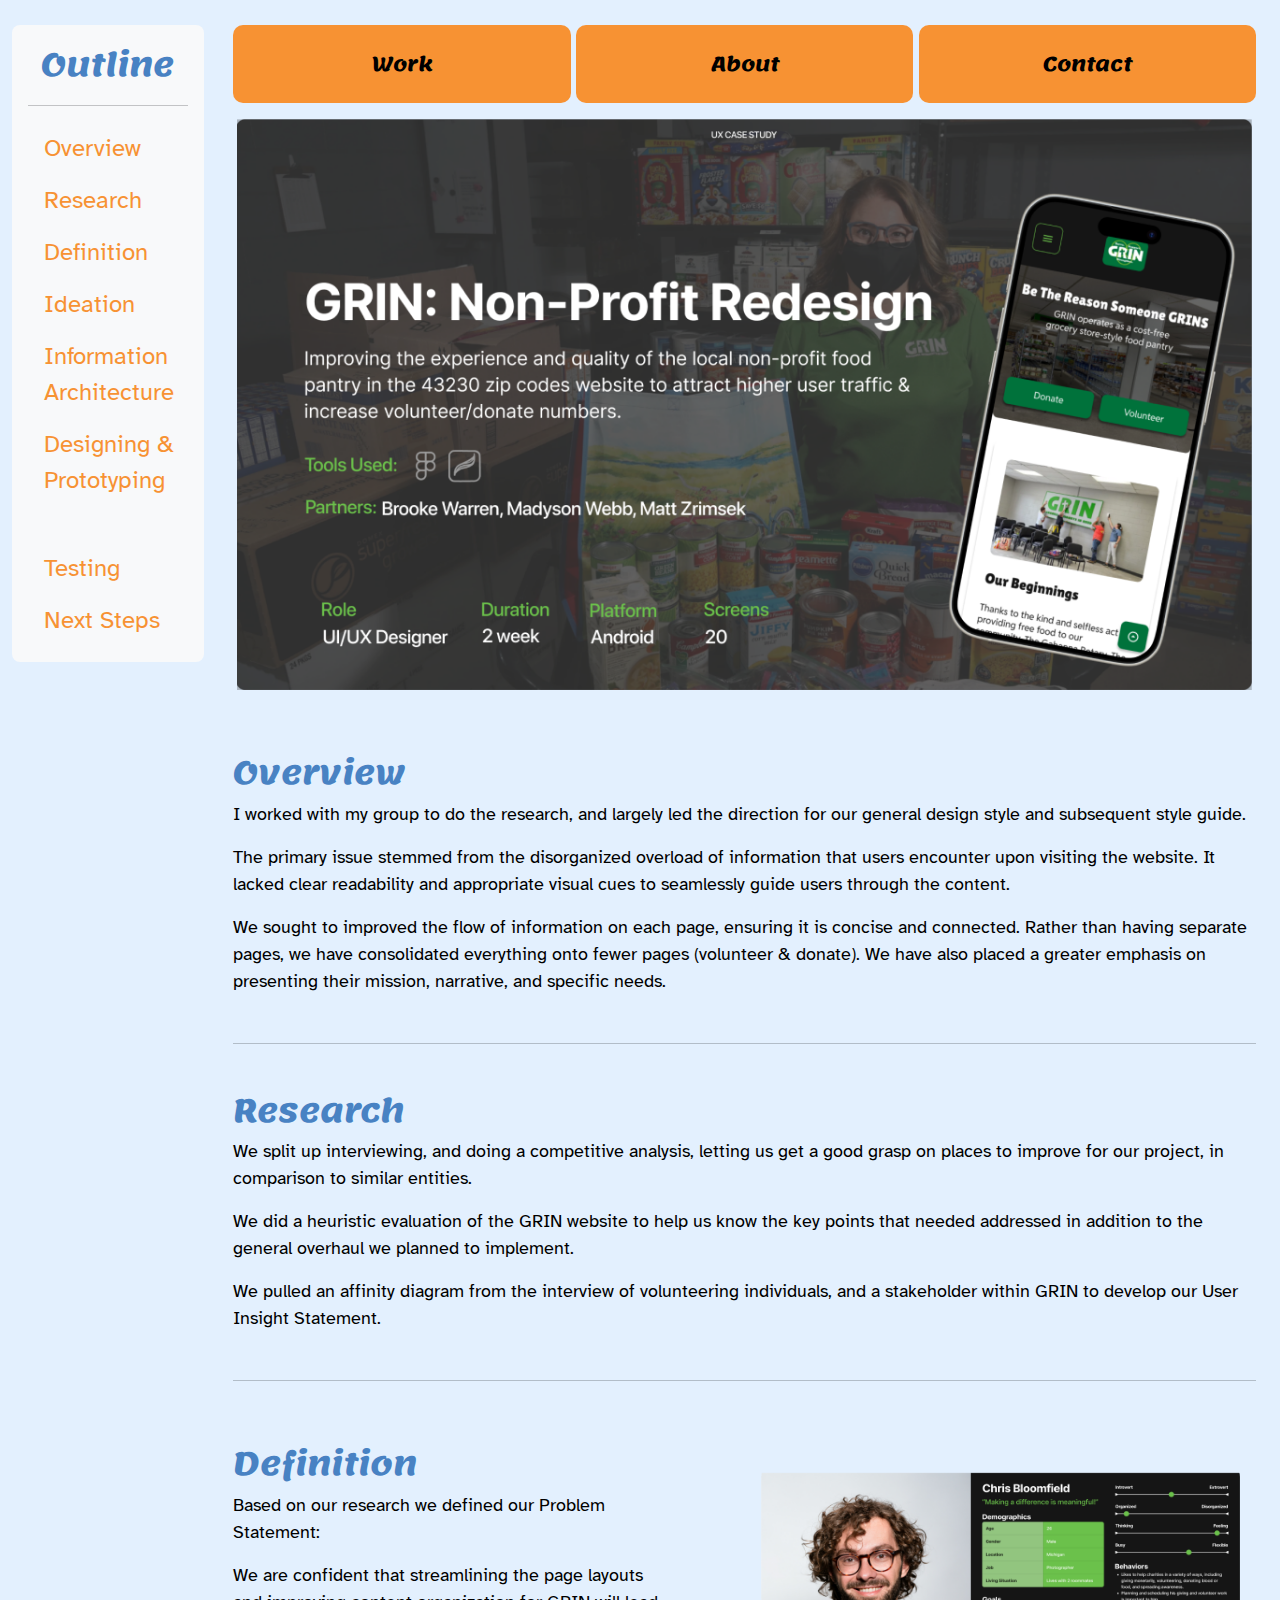
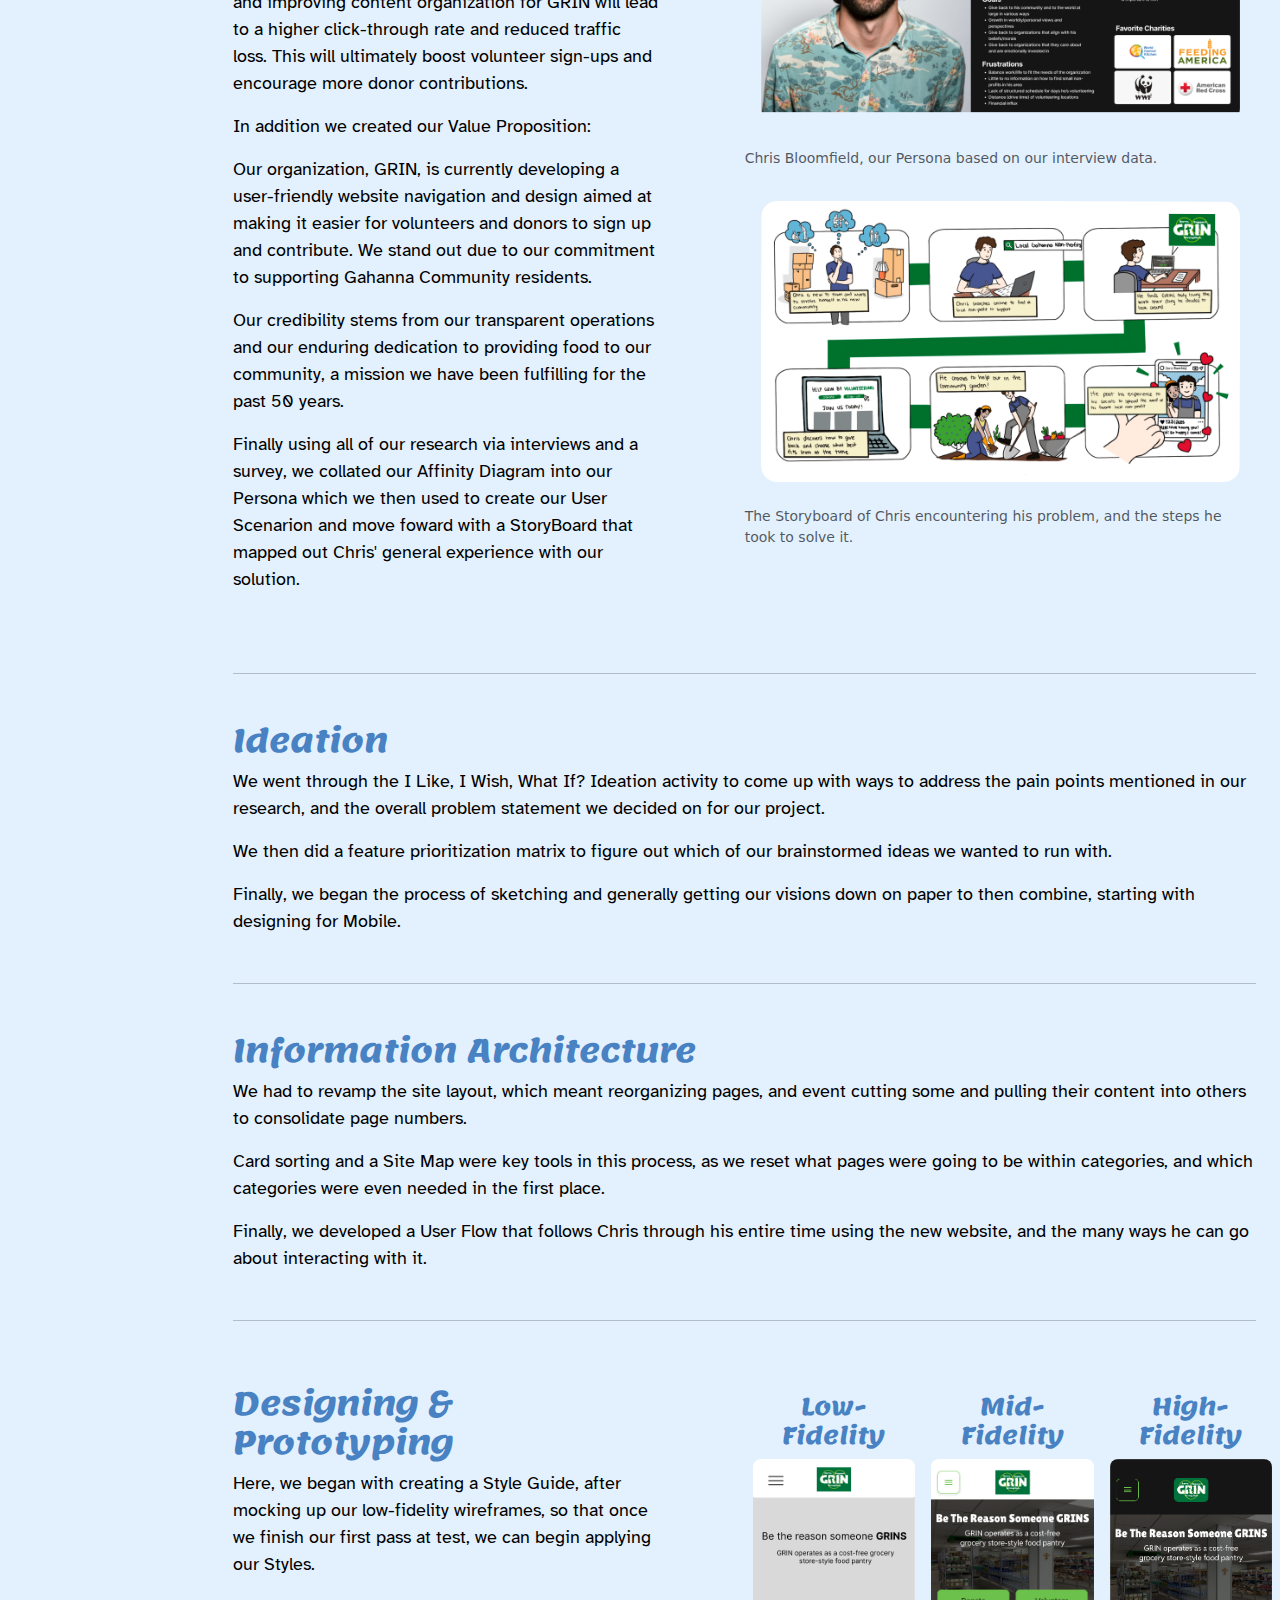
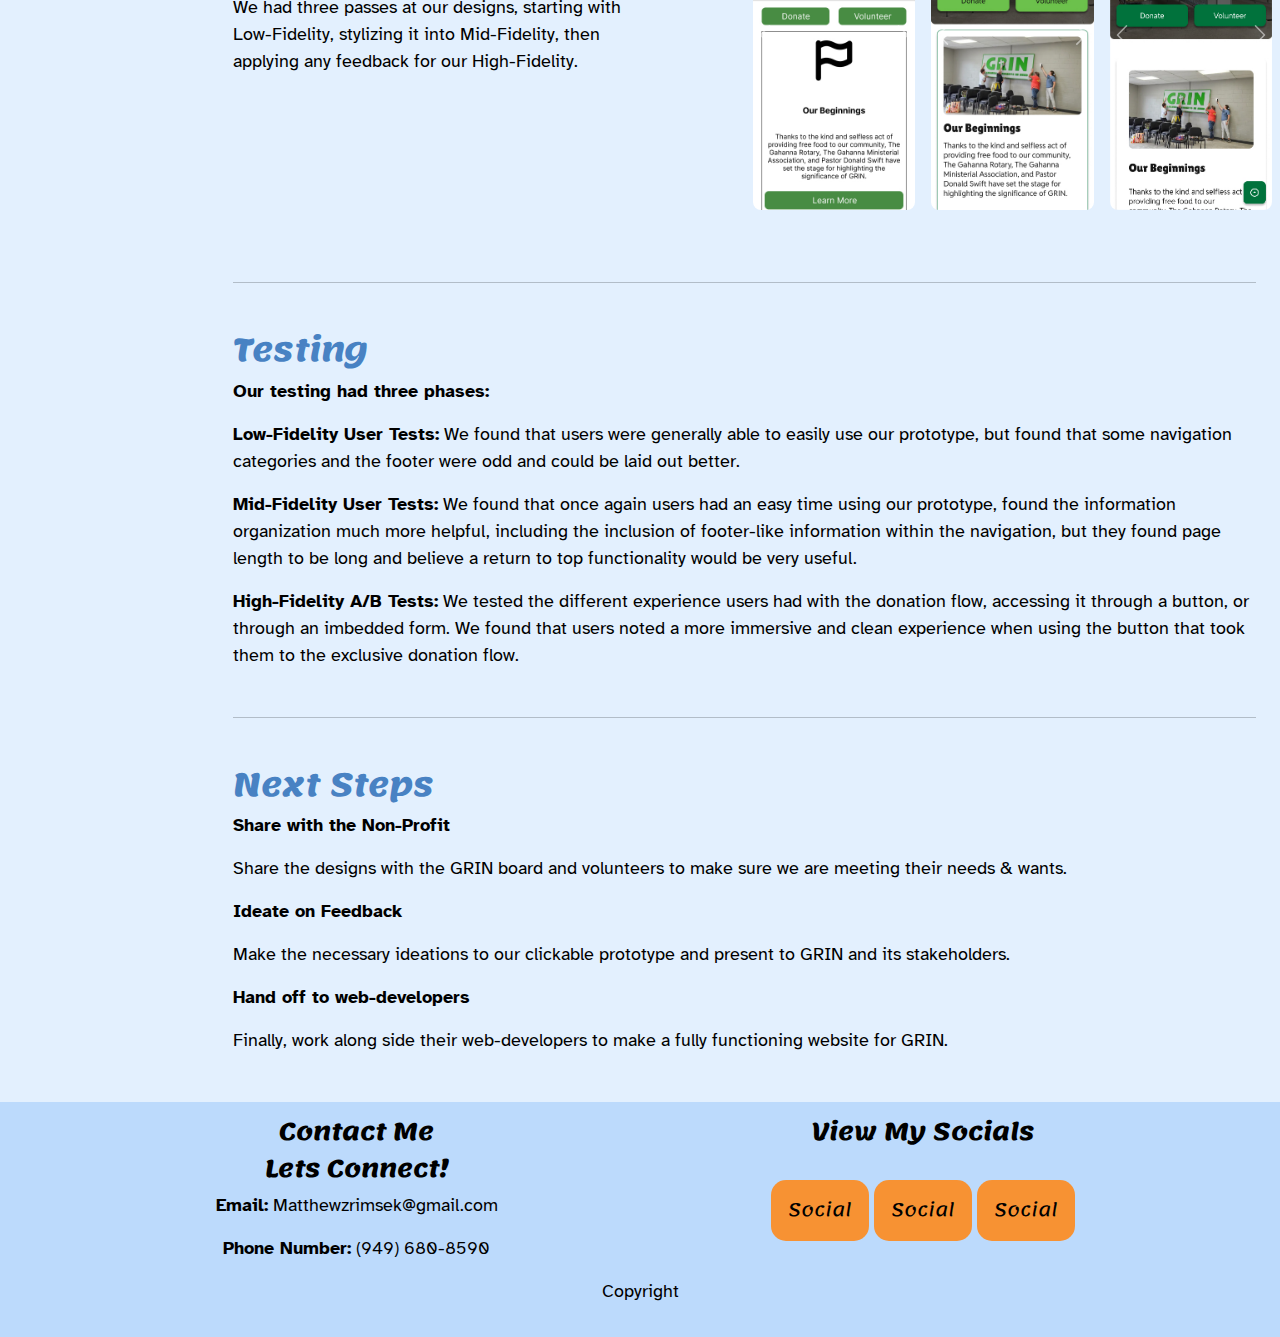
==== commit f3cf2a4e: "Updated some notation for Bootstrap for the Carousels" ====
--- a/index.html
+++ b/index.html
@@ -45,7 +45,7 @@
                     </a>
                     <hr>
                     <ul class="nav nav-pills flex-column mb-auto">
-                      <li>
+                      <li> 
                         <a href="#overview" class="nav-link link-dark">
                           Overview
                         </a>
@@ -97,7 +97,7 @@
                 <nav class="navbar navbar-expand-lg navbar-light py-0">
                 <div class="container-fluid">
                     <a class="navbar-brand d-block d-sm-block d-md-block d-lg-none" href="#">
-                    <img src="/img/Matt Zrimsek Logo.png" alt="" width="30" height="24">
+                    <img src="img/Matt Zrimsek Logo.png" alt="" width="30" height="24">
                     </a>            
                     <button class="navbar-toggler" type="button" data-bs-toggle="collapse" data-bs-target="#navbarSupportedContent" aria-controls="navbarSupportedContent" aria-expanded="false" aria-label="Toggle navigation">
                     <span class="navbar-toggler-icon"></span>
@@ -119,7 +119,7 @@
                 </nav>
         
                 <div id="heroBanner" class="container-fluid p-3 d-inline-flex">
-                    <img class="img-fluid w-100" src="/img/Grin-Casestudy-Cover.png" alt="">
+                    <img class="img-fluid w-100" src="img/Grin-Casestudy-Cover.png" alt="">
                 </div>
 
                 <div class="container-fluid">
@@ -207,13 +207,13 @@
 
                             <figure>
 
-                                <img src="/img/Grin-Persona.png" class="figure-img rounded-5 img-fluid p-3">
+                                <img src="img/Grin-Persona.png" class="figure-img rounded-5 img-fluid p-3">
                                 <figcaption class="figure-caption">Chris Bloomfield, our Persona based on our interview data.</figcaption>
     
                             </figure>
                             <figure>
     
-                                <img src="/img/Grin-Storyboard.png" class="figure-img rounded-5 img-fluid p-3">
+                                <img src="img/Grin-Storyboard.png" class="figure-img rounded-5 img-fluid p-3">
                                 <figcaption class="figure-caption">The Storyboard of Chris encountering his problem, and the steps he took to solve it.</figcaption>
     
                             </figure> 
@@ -299,13 +299,13 @@
                             
                             <div class="carousel-inner rounded-3">
                               <div class="carousel-item active">
-                                <img src="/img/Lofi-Homepage.jpg" class="d-block w-100" alt="...">
-                              </div>
-                              <div class="carousel-item">
-                                <img src="/img/Lofi-Donatepage.jpg" class="d-block w-100" alt="...">
-                              </div>
-                              <div class="carousel-item">
-                                <img src="/img/Lofi-Volunteer.jpg" class="d-block w-100" alt="...">
+                                <img src="img/Lofi-Homepage.jpg" class="d-block w-100" alt="...">
+                              </div>
+                              <div class="carousel-item">
+                                <img src="img/Lofi-Donatepage.jpg" class="d-block w-100" alt="...">
+                              </div>
+                              <div class="carousel-item">
+                                <img src="img/Lofi-Volunteer.jpg" class="d-block w-100" alt="...">
                               </div>
                             </div>
                             <button class="carousel-control-prev" type="button" data-bs-target="#carousel1" data-bs-slide="prev">
@@ -319,7 +319,7 @@
                           </div>
                         </div>
 
-                        <div class="carouselWrapper col-10 col-sm-4 p-1 mx-auto mt-3 mx-sm-none">
+                        <div class="carouselWrapper col-10 col-sm-4 p-1 mx-auto mt-3 m-sm-1">
 
                           <h2>Mid-Fidelity</h2>
 
@@ -327,16 +327,16 @@
                             
                             <div class="carousel-inner rounded-3">
                               <div class="carousel-item active">
-                                <img src="/img/MiFi-Home Page.jpg" class="d-block w-100" alt="...">
-                              </div>
-                              <div class="carousel-item">
-                                <img src="/img/Mifi-Menuv2.jpg" class="d-block w-100" alt="...">
-                              </div>
-                              <div class="carousel-item">
-                                <img src="/img/Mifi-Donate Page.jpg" class="d-block w-100" alt="...">
-                              </div>
-                              <div class="carousel-item">
-                                <img src="/img/Mifi-Volunteer Main Page.jpg" class="d-block w-100" alt="...">
+                                <img src="img/MiFi-Home Page.jpg" class="d-block w-100" alt="...">
+                              </div>
+                              <div class="carousel-item">
+                                <img src="img/Mifi-Menuv2.jpg" class="d-block w-100" alt="...">
+                              </div>
+                              <div class="carousel-item">
+                                <img src="img/Mifi-Donate Page.jpg" class="d-block w-100" alt="...">
+                              </div>
+                              <div class="carousel-item">
+                                <img src="img/Mifi-Volunteer Main Page.jpg" class="d-block w-100" alt="...">
                               </div>
                             </div>
                             <button class="carousel-control-prev" type="button" data-bs-target="#carousel2" data-bs-slide="prev">
@@ -350,7 +350,7 @@
                           </div>
                         </div>
 
-                        <div class="carouselWrapper col-10 col-sm-4 p-1 mx-auto mt-3">
+                        <div class="carouselWrapper col-10 col-sm-4 p-1 mx-auto mt-3 m-sm-1">
 
                           <h2>High-Fidelity</h2>
 
@@ -358,19 +358,19 @@
                             
                             <div class="carousel-inner rounded-3">
                               <div class="carousel-item active">
-                                <img src="/img/Home Page.jpg" class="d-block w-100" alt="...">
-                              </div>
-                              <div class="carousel-item">
-                                <img src="/img/Nav Main.jpg" class="d-block w-100" alt="...">
-                              </div>
-                              <div class="carousel-item">
-                                <img src="/img/Donate Page.jpg" class="d-block w-100" alt="...">
+                                <img src="img/Home Page.jpg" class="d-block w-100" alt="...">
+                              </div>
+                              <div class="carousel-item">
+                                <img src="img/Nav Main.jpg" class="d-block w-100" alt="...">
+                              </div>
+                              <div class="carousel-item">
+                                <img src="img/Donate Page.jpg" class="d-block w-100" alt="...">
                               </div>
                               <div class="carousel-item">
                                 <img src="/img/Donation.jpg" class="d-block w-100" alt="...">
                               </div>
                               <div class="carousel-item">
-                                <img src="/img/Volunteer Main Page.jpg" class="d-block w-100" alt="...">
+                                <img src="img/Volunteer Main Page.jpg" class="d-block w-100" alt="...">
                               </div>
                             </div>
                             <button class="carousel-control-prev" type="button" data-bs-target="#carousel3" data-bs-slide="prev">
--- a/css/grin-casestudy.css
+++ b/css/grin-casestudy.css
@@ -204,7 +204,7 @@
     border-radius: 15px;
     margin-top: 25px;
     font-weight: 400;
-    color: black;
+    color: black; 
     font-size: 18px;
 
 }
